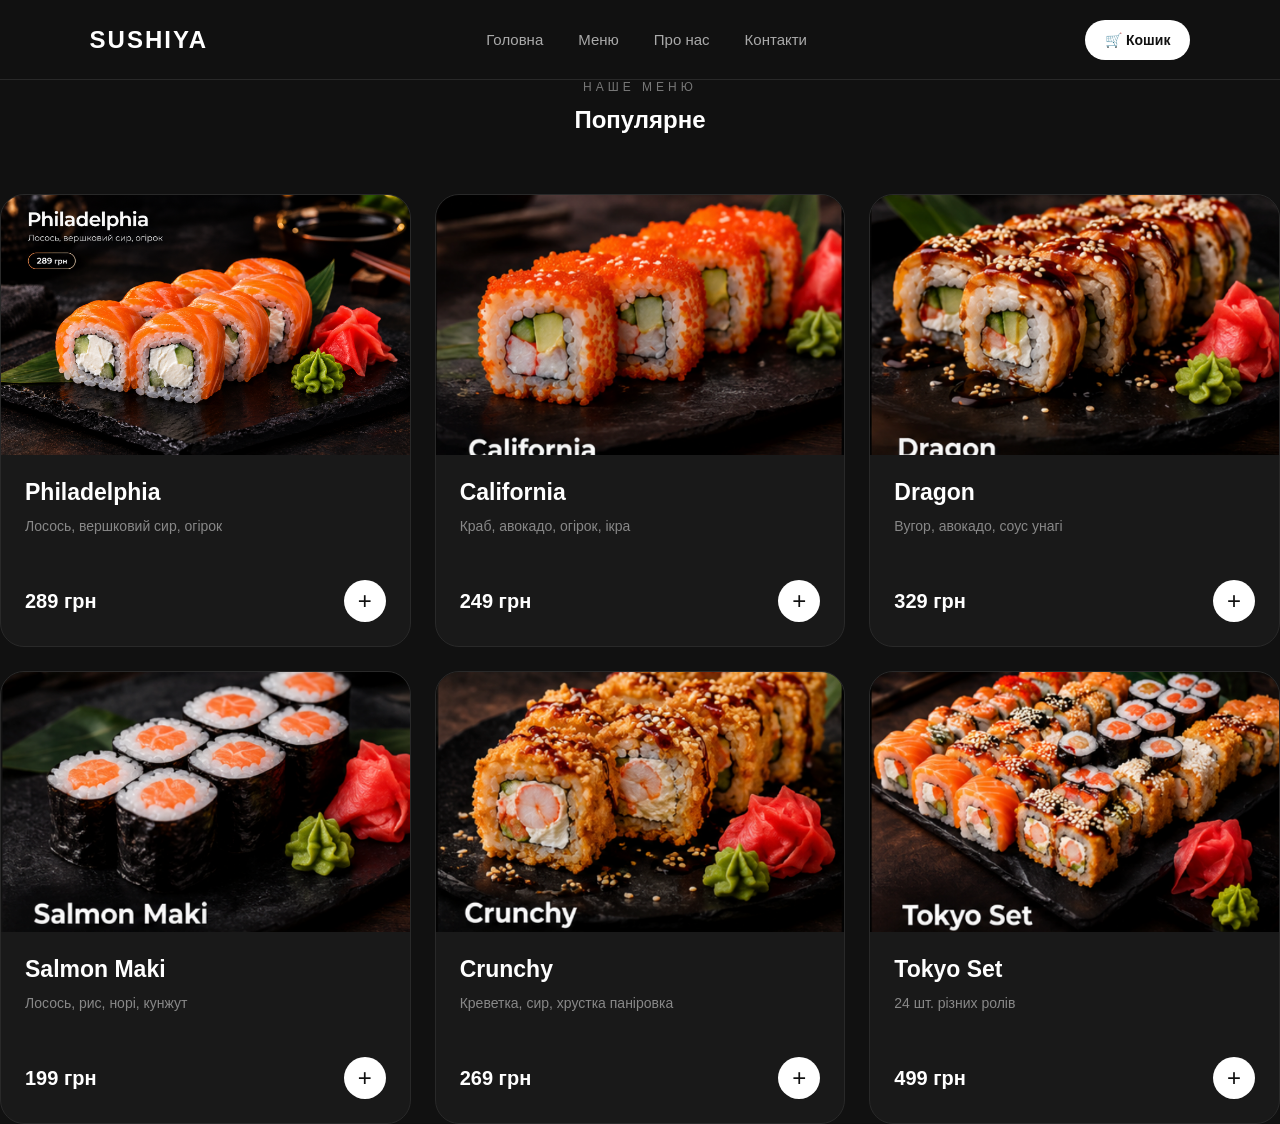
==== menu.html @ 75b56d7d "SUSHIYA website" ====
<!DOCTYPE html>
<html lang="uk">

<head>
    <meta charset="UTF-8">
    <meta name="viewport" content="width=device-width, initial-scale=1.0">

    <title>SUSHIYA — Меню</title>

    <link rel="stylesheet" href="style.css">
</head>

<body>

    <header class="header">

        <div class="logo">
            SUSHIYA
        </div>

        <nav class="navigation">
            <a href="index.html">Головна</a>
            <a href="menu.html">Меню</a>
            <a href="#">Про нас</a>
            <a href="#">Контакти</a>
        </nav>

        <button class="cart-button">
            🛒 Кошик
        </button>

    </header>


    <main>

        <section class="menu-page">

            <div class="section-title">
                <p>НАШЕ МЕНЮ</p>
                <h1>Популярне</h1>
            </div>


            <div class="menu-grid">

                <div class="menu-card">

                   <div class="menu-image">
    <img src="images/philadelphia.png" alt="Philadelphia">
</div>

                    <div class="menu-info">

                        <h3>Philadelphia</h3>

                        <p>
                            Лосось, вершковий сир, огірок
                        </p>

                        <div class="menu-bottom">
                            <strong>289 грн</strong>
                            <button>+</button>
                        </div>

                    </div>

                </div>


                <div class="menu-card">

                    <div class="menu-image">
    <img src="images/california.png" alt="California">
</div>

                    <div class="menu-info">

                        <h3>California</h3>

                        <p>
                            Краб, авокадо, огірок, ікра
                        </p>

                        <div class="menu-bottom">
                            <strong>249 грн</strong>
                            <button>+</button>
                        </div>

                    </div>

                </div>


                <div class="menu-card">

                    <div class="menu-image">
                        <img src="images/dragon.png" alt="Dragon">
                    </div>

                    <div class="menu-info">

                        <h3>Dragon</h3>

                        <p>
                            Вугор, авокадо, соус унагі
                        </p>

                        <div class="menu-bottom">
                            <strong>329 грн</strong>
                            <button>+</button>
                        </div>

                    </div>

                </div>


                <div class="menu-card">

                    <div class="menu-image">
                       <img src="images/salmon-maki.png" alt="Salmon Maki">
                    </div>

                    <div class="menu-info">

                        <h3>Salmon Maki</h3>

                        <p>
                            Лосось, рис, норі, кунжут
                        </p>

                        <div class="menu-bottom">
                            <strong>199 грн</strong>
                            <button>+</button>
                        </div>

                    </div>

                </div>


                <div class="menu-card">

                    <div class="menu-image">
                      <img src="images/crunchy.png" alt="Crunchy">
                    </div>

                    <div class="menu-info">

                        <h3>Crunchy</h3>

                        <p>
                            Креветка, сир, хрустка паніровка
                        </p>

                        <div class="menu-bottom">
                            <strong>269 грн</strong>
                            <button>+</button>
                        </div>

                    </div>

                </div>


                <div class="menu-card">

                    <div class="menu-image">
                       <img src="images/tokyo-set.png" alt="Tokyo Set">
                    </div>

                    <div class="menu-info">

                        <h3>Tokyo Set</h3>

                        <p>
                            24 шт. різних ролів
                        </p>

                        <div class="menu-bottom">
                            <strong>499 грн</strong>
                            <button>+</button>
                        </div>

                    </div>

                </div>

            </div>

        </section>

    </main>

</body>

</html>
---- style.css ----
* {
    margin: 0;
    padding: 0;
    box-sizing: border-box;
}

body {
    background: #111;
    color: white;
    font-family: Arial, sans-serif;
}

.header {
    width: 100%;
    height: 80px;

    display: flex;
    align-items: center;
    justify-content: space-between;

    padding: 0 7%;

    border-bottom: 1px solid #292929;
}

.logo {
    font-size: 24px;
    font-weight: 800;
    letter-spacing: 2px;
}

.navigation {
    display: flex;
    gap: 35px;
}

.navigation a {
    color: #aaa;
    text-decoration: none;
    font-size: 15px;

    transition: 0.3s;
}

.navigation a:hover {
    color: white;
}

.cart-button {
    background: white;
    color: #111;

    border: none;
    border-radius: 30px;

    padding: 12px 20px;

    font-size: 14px;
    font-weight: 600;

    cursor: pointer;

    transition: 0.3s;
}

.cart-button:hover {
    transform: translateY(-2px);
}

.hero {
    min-height: calc(100vh - 80px);

    display: flex;
    align-items: center;

    padding: 0 7%;

    background:
        linear-gradient(
            90deg,
            #111 0%,
            rgba(17, 17, 17, 0.95) 35%,
            rgba(17, 17, 17, 0.25) 75%,
            #111 100%
        ),
        url("images/sushi-hero.png");

    background-size: cover;
    background-position: center right;
    background-repeat: no-repeat;
}

.hero-content {
    max-width: 650px;
}

.hero-small-title {
    color: #aaa;

    font-size: 13px;
    letter-spacing: 4px;

    margin-bottom: 25px;
}

.hero h1 {
    font-size: clamp(50px, 7vw, 90px);
    line-height: 0.95;

    letter-spacing: -4px;

    margin-bottom: 30px;
}

.hero-description {
    color: #999;

    font-size: 18px;
    line-height: 1.6;

    max-width: 450px;

    margin-bottom: 35px;
}

.hero-button {
    background: white;
    color: #111;

    border: none;
    border-radius: 30px;

    padding: 16px 30px;

    font-size: 15px;
    font-weight: 700;

    cursor: pointer;

    transition: all 0.3s ease;

    box-shadow: 0 10px 30px rgba(255, 255, 255, 0.08);
}

.hero-button:hover {
    transform: translateY(-4px);
    box-shadow: 0 15px 35px rgba(255, 255, 255, 0.15);
}

.hero-button:active {
    transform: translateY(-1px) scale(0.98);
}

.hero-button:hover {
    transform: translateY(-3px);
}

.hero {
    position: relative;
    overflow: hidden;
}

.hero::before {
    content: "";

    position: absolute;

    width: 450px;
    height: 450px;

    border-radius: 50%;

    background: radial-gradient(
        circle,
        rgba(255, 255, 255, 0.10) 0%,
        rgba(255, 255, 255, 0.04) 35%,
        transparent 70%
    );

    transform: translate(-50%, -50%);

    pointer-events: none;

    left: var(--mouse-x, 50%);
    top: var(--mouse-y, 50%);

    transition: left 0.15s ease, top 0.15s ease;
}

/* =========================
   МЕНЮ
========================= */

.menu-section {
    padding: 120px 7%;
    background: #111;
}

.section-title {
    text-align: center;
    margin-bottom: 60px;
}

.section-title p {
    color: #777;
    font-size: 12px;
    letter-spacing: 4px;
    margin-bottom: 12px;
}

.section-title h2 {
    font-size: 52px;
    letter-spacing: -2px;
}

/* Сітка карток */

.menu-grid {
    display: grid;
    grid-template-columns: repeat(3, 1fr);
    gap: 24px;

    max-width: 1300px;
    margin: 0 auto;
}

/* Картка */

.menu-card {
    background: #191919;
    border: 1px solid #292929;
    border-radius: 24px;

    overflow: hidden;

    transition:
        transform 0.4s ease,
        box-shadow 0.4s ease,
        border-color 0.4s ease;

    cursor: pointer;
}

/* Фото */

.menu-image {
    height: 260px;
    overflow: hidden;
}

.menu-image img {
    width: 100%;
    height: 100%;

    object-fit: cover;

    transition: transform 0.5s ease;
}

/* Інформація */

.menu-info {
    padding: 24px;
}

.menu-info h3 {
    font-size: 23px;
    margin-bottom: 10px;
}

.menu-info p {
    color: #888;
    font-size: 14px;
    line-height: 1.5;

    min-height: 42px;
}

/* Низ картки */

.menu-bottom {
    display: flex;
    align-items: center;
    justify-content: space-between;

    margin-top: 22px;
}

.menu-bottom strong {
    font-size: 20px;
}

.menu-bottom button {
    width: 42px;
    height: 42px;

    border: none;
    border-radius: 50%;

    background: white;
    color: #111;

    font-size: 24px;
    line-height: 1;

    cursor: pointer;

    transition: transform 0.3s ease;
}

/* =========================
   HOVER — ГОЛОВНИЙ ЕФЕКТ
========================= */

.menu-card:hover {
    transform: scale(1.06);
    border-color: #444;

    box-shadow:
        0 25px 60px rgba(0, 0, 0, 0.5);
}

.menu-card:hover .menu-image img {
    transform: scale(1.08);
}

.menu-card:hover .menu-bottom button {
    transform: rotate(90deg) scale(1.08);
}
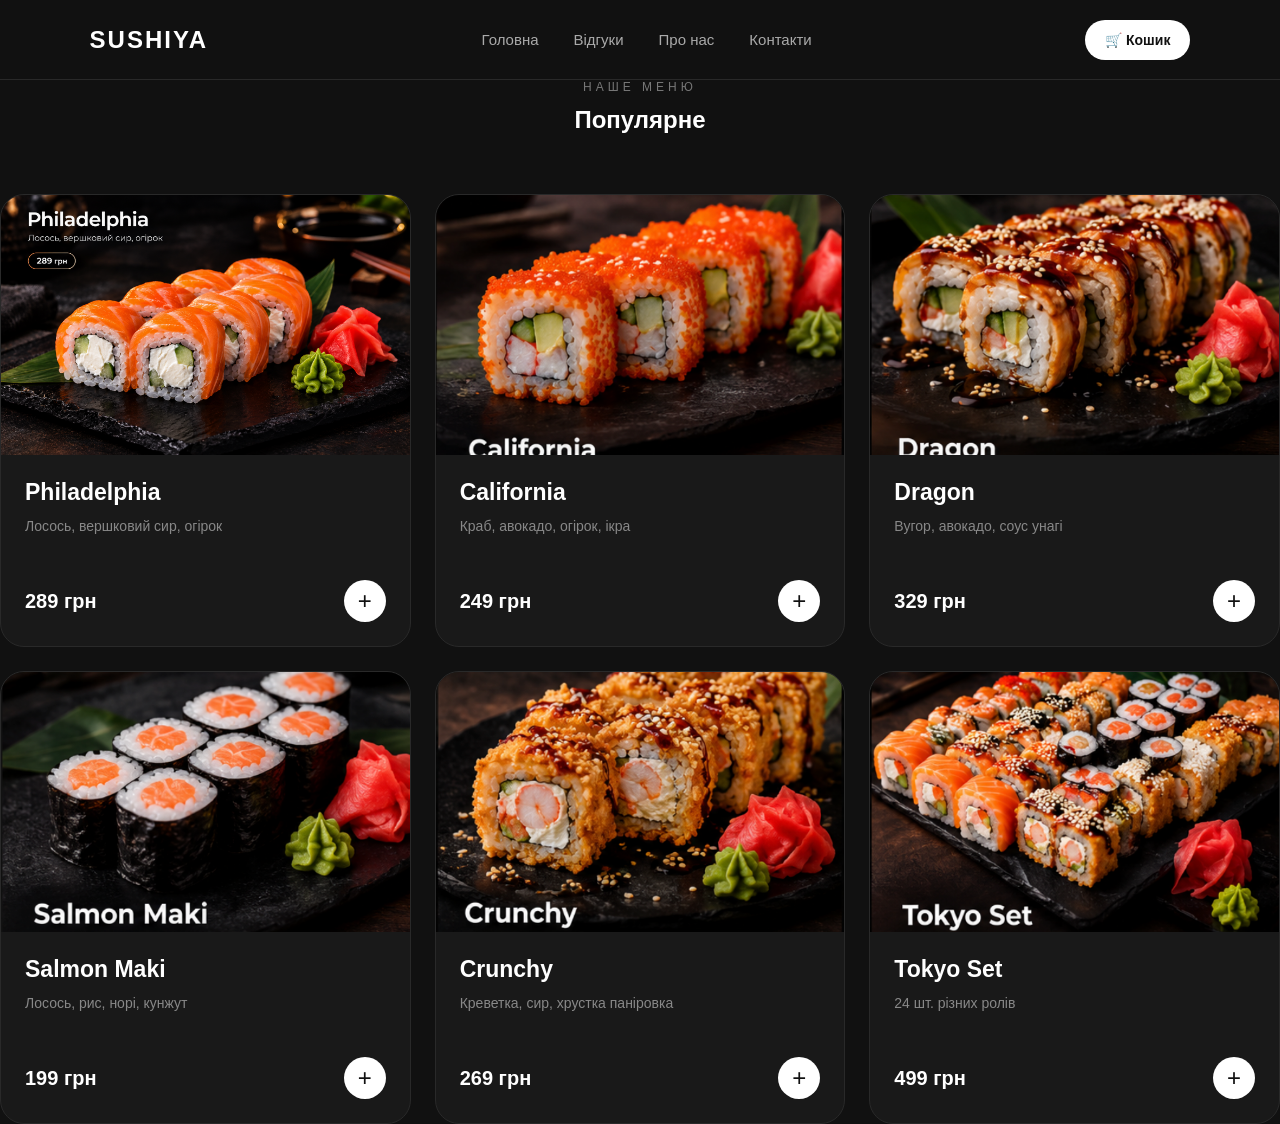
==== commit ea6ededf: "Move reviews to separate page" ====
--- a/menu.html
+++ b/menu.html
@@ -20,7 +20,7 @@
 
         <nav class="navigation">
             <a href="index.html">Головна</a>
-            <a href="menu.html">Меню</a>
+           <a href="index.html#reviews">Відгуки</a>
             <a href="#">Про нас</a>
             <a href="#">Контакти</a>
         </nav>
--- a/style.css
+++ b/style.css
@@ -326,4 +326,128 @@
 
 .menu-card:hover .menu-bottom button {
     transform: rotate(90deg) scale(1.08);
+}
+
+.reviews-section {
+    padding: 120px 7%;
+    background: #111;
+}
+
+.reviews-section .section-title {
+    text-align: center;
+    margin-bottom: 60px;
+}
+
+.review-form {
+    max-width: 650px;
+    margin: 0 auto 70px;
+    padding: 35px;
+    background: #191919;
+    border: 1px solid #292929;
+    border-radius: 24px;
+}
+
+.review-form h3 {
+    font-size: 26px;
+    margin-bottom: 25px;
+}
+
+.review-form input,
+.review-form textarea {
+    width: 100%;
+    background: #111;
+    color: white;
+    border: 1px solid #333;
+    border-radius: 14px;
+    padding: 15px 18px;
+    font-size: 15px;
+    outline: none;
+    margin-bottom: 18px;
+    font-family: Arial, sans-serif;
+}
+
+.review-form input:focus,
+.review-form textarea:focus {
+    border-color: #666;
+}
+
+.review-form textarea {
+    height: 130px;
+    resize: vertical;
+}
+
+.stars {
+    display: flex;
+    gap: 5px;
+    margin-bottom: 20px;
+}
+
+.stars button {
+    background: none;
+    border: none;
+    color: #555;
+    font-size: 32px;
+    cursor: pointer;
+    transition: .2s;
+}
+
+.stars button:hover,
+.stars button.active {
+    color: white;
+    transform: scale(1.1);
+}
+
+.review-submit {
+    width: 100%;
+    background: white;
+    color: #111;
+    border: none;
+    border-radius: 30px;
+    padding: 15px;
+    font-size: 15px;
+    font-weight: 700;
+    cursor: pointer;
+    transition: .3s;
+}
+
+.review-submit:hover {
+    transform: translateY(-2px);
+    box-shadow: 0 10px 30px rgba(255,255,255,.12);
+}
+
+.reviews-list {
+    max-width: 1100px;
+    margin: 0 auto;
+    display: grid;
+    grid-template-columns: repeat(2, 1fr);
+    gap: 20px;
+}
+
+.review-card {
+    background: #191919;
+    border: 1px solid #292929;
+    border-radius: 20px;
+    padding: 25px;
+}
+
+.review-card h4 {
+    font-size: 18px;
+    margin-bottom: 8px;
+}
+
+.review-card .review-stars {
+    color: white;
+    letter-spacing: 2px;
+    margin-bottom: 12px;
+}
+
+.review-card p {
+    color: #999;
+    line-height: 1.6;
+}
+
+@media (max-width: 700px) {
+    .reviews-list {
+        grid-template-columns: 1fr;
+    }
 }
